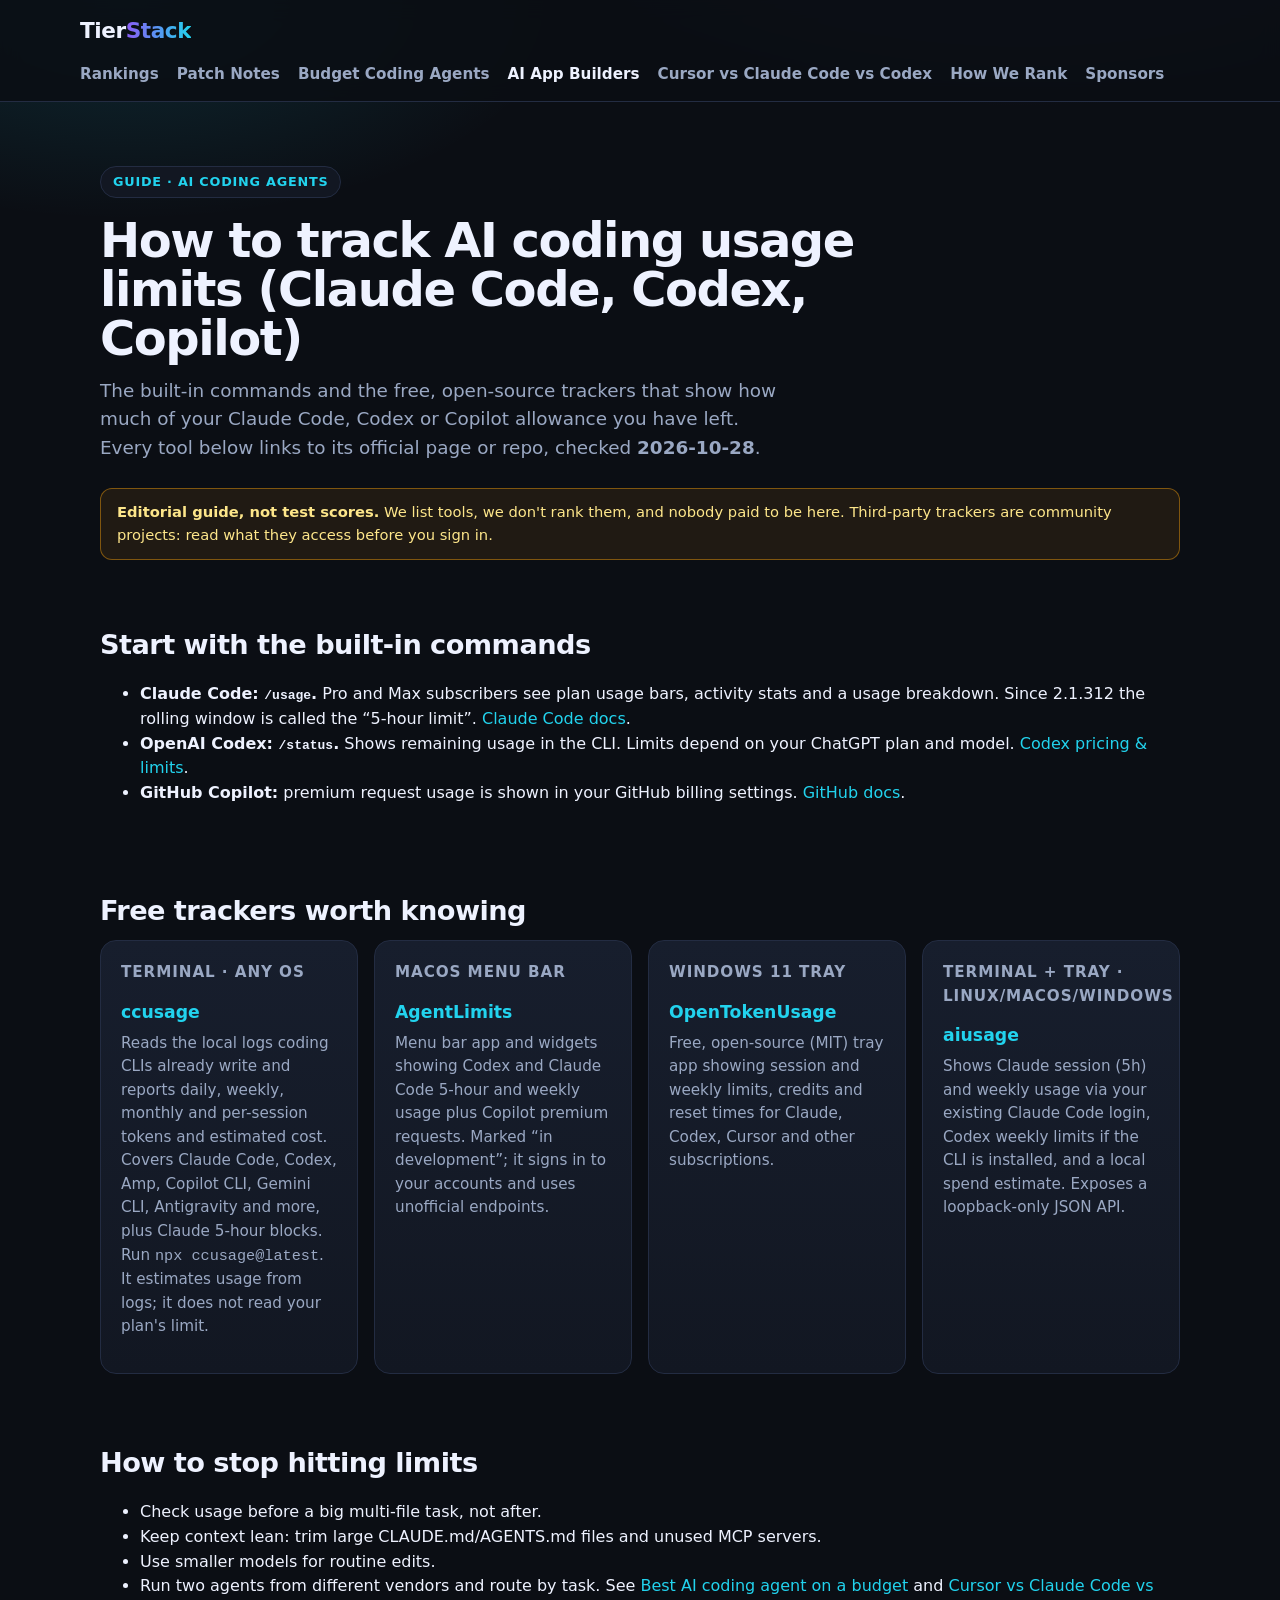
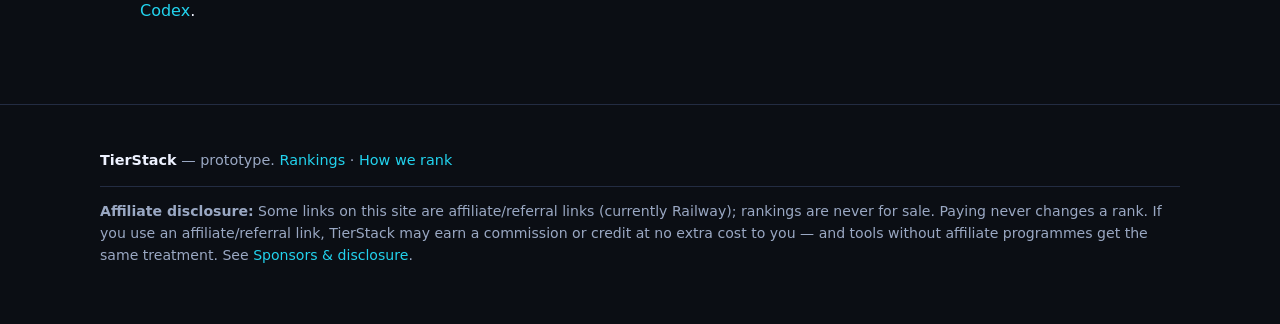
==== ai-coding-usage-limit-trackers.html @ 4349fdca "Publish newsletter Issue #1 web post and AI coding usage-limit trackers guide; homepage Guides secti" ====
<!DOCTYPE html>
<html lang="en">
<head>
<meta charset="UTF-8">
<meta name="viewport" content="width=device-width, initial-scale=1.0">
<title>How to Track AI Coding Usage Limits (Claude Code, Codex, Copilot) — TierStack</title>
<meta name="description" content="Built-in commands and free open-source trackers (ccusage, AgentLimits, OpenTokenUsage, aiusage) for checking Claude Code, Codex and GitHub Copilot usage limits.">
<link rel="canonical" href="https://maxwellchunk2010-droid.github.io/tierstack/ai-coding-usage-limit-trackers.html">
<meta property="og:type" content="article">
<meta property="og:site_name" content="TierStack">
<meta property="og:title" content="How to Track AI Coding Usage Limits (Claude Code, Codex, Copilot) — TierStack">
<meta property="og:description" content="Built-in commands and free open-source trackers (ccusage, AgentLimits, OpenTokenUsage, aiusage) for checking Claude Code, Codex and GitHub Copilot usage limits.">
<meta property="og:url" content="https://maxwellchunk2010-droid.github.io/tierstack/ai-coding-usage-limit-trackers.html">
<link rel="stylesheet" href="styles.css">
</head>
<body>
<header class="site"><div class="wrap nav">
  <a class="logo" href="index.html">Tier<span>Stack</span></a>
  <nav>
    <a href="rankings.html">Rankings</a>
    <a href="releases.html">Patch Notes</a>
    <a href="coding-agents-budget.html">Budget Coding Agents</a>
    <a href="best-ai-app-builder.html" class="active">AI App Builders</a>
    <a href="cursor-vs-claude-code-vs-codex.html">Cursor vs Claude Code vs Codex</a>
    <a href="how-we-rank.html">How We Rank</a>
    <a href="sponsors.html">Sponsors</a>
  </nav>
</div></header>

<main class="wrap">
  <section class="hero" style="padding-bottom:10px">
    <span class="eyebrow">Guide &middot; AI Coding Agents</span>
    <h1 style="font-size:clamp(2rem,4.5vw,3rem)">How to track AI coding usage limits (Claude Code, Codex, Copilot)</h1>
    <p class="lead">The built-in commands and the free, open-source trackers that show how much of your Claude Code, Codex or Copilot allowance you have left. Every tool below links to its official page or repo, checked <strong>2026-10-28</strong>.</p>
    <div class="notice"><strong>Editorial guide, not test scores.</strong> We list tools, we don't rank them, and nobody paid to be here. Third-party trackers are community projects: read what they access before you sign in.</div>
  </section>

  <section>
    <h2>Start with the built-in commands</h2>
    <ul>
      <li><strong>Claude Code: <code>/usage</code>.</strong> Pro and Max subscribers see plan usage bars, activity stats and a usage breakdown. Since 2.1.312 the rolling window is called the &ldquo;5-hour limit&rdquo;. <a href="https://code.claude.com/docs/en/costs" target="_blank" rel="noopener">Claude Code docs</a>.</li>
      <li><strong>OpenAI Codex: <code>/status</code>.</strong> Shows remaining usage in the CLI. Limits depend on your ChatGPT plan and model. <a href="https://learn.chatgpt.com/docs/pricing" target="_blank" rel="noopener">Codex pricing &amp; limits</a>.</li>
      <li><strong>GitHub Copilot:</strong> premium request usage is shown in your GitHub billing settings. <a href="https://docs.github.com/en/copilot/concepts/billing/copilot-requests" target="_blank" rel="noopener">GitHub docs</a>.</li>
    </ul>
  </section>

  <section>
    <h2>Free trackers worth knowing</h2>
    <div class="grid">
      <article class="card"><p class="kicker">Terminal &middot; any OS</p><h3><a href="https://github.com/ccusage/ccusage" target="_blank" rel="noopener">ccusage</a></h3><p>Reads the local logs coding CLIs already write and reports daily, weekly, monthly and per-session tokens and estimated cost. Covers Claude Code, Codex, Amp, Copilot CLI, Gemini CLI, Antigravity and more, plus Claude 5-hour blocks. Run <code>npx ccusage@latest</code>. It estimates usage from logs; it does not read your plan's limit.</p></article>
      <article class="card"><p class="kicker">macOS menu bar</p><h3><a href="https://github.com/Nihondo/AgentLimits" target="_blank" rel="noopener">AgentLimits</a></h3><p>Menu bar app and widgets showing Codex and Claude Code 5-hour and weekly usage plus Copilot premium requests. Marked &ldquo;in development&rdquo;; it signs in to your accounts and uses unofficial endpoints.</p></article>
      <article class="card"><p class="kicker">Windows 11 tray</p><h3><a href="https://opentokenusage.app/" target="_blank" rel="noopener">OpenTokenUsage</a></h3><p>Free, open-source (MIT) tray app showing session and weekly limits, credits and reset times for Claude, Codex, Cursor and other subscriptions.</p></article>
      <article class="card"><p class="kicker">Terminal + tray &middot; Linux/macOS/Windows</p><h3><a href="https://github.com/ahsanhabibakik/aiusage" target="_blank" rel="noopener">aiusage</a></h3><p>Shows Claude session (5h) and weekly usage via your existing Claude Code login, Codex weekly limits if the CLI is installed, and a local spend estimate. Exposes a loopback-only JSON API.</p></article>
    </div>
  </section>

  <section>
    <h2>How to stop hitting limits</h2>
    <ul>
      <li>Check usage before a big multi-file task, not after.</li>
      <li>Keep context lean: trim large CLAUDE.md/AGENTS.md files and unused MCP servers.</li>
      <li>Use smaller models for routine edits.</li>
      <li>Run two agents from different vendors and route by task. See <a href="coding-agents-budget.html">Best AI coding agent on a budget</a> and <a href="cursor-vs-claude-code-vs-codex.html">Cursor vs Claude Code vs Codex</a>.</li>
    </ul>
  </section>

</main>

<footer class="site"><div class="wrap">
  <p><strong style="color:var(--text)">TierStack</strong> — prototype. <a href="rankings.html">Rankings</a> &middot; <a href="how-we-rank.html">How we rank</a></p>
  <p class="disclosure"><strong>Affiliate disclosure:</strong> Some links on this site are affiliate/referral links (currently Railway); rankings are never for sale. Paying never changes a rank. If you use an affiliate/referral link, TierStack may earn a commission or credit at no extra cost to you &mdash; and tools without affiliate programmes get the same treatment. See <a href="sponsors.html">Sponsors &amp; disclosure</a>.</p>
</div></footer>
<script src="data.js"></script>
<script src="app.js"></script>
</body>
</html>
---- styles.css ----
:root{
  --bg:#0b0e14; --panel:#121722; --panel2:#171e2d; --line:#232c42;
  --text:#eef2ff; --muted:#9aa8c3; --accent:#8b5cf6; --accent2:#22d3ee;
  --s:#f59e0b; --a:#a78bfa; --b:#38bdf8; --c:#64748b;
  --radius:16px;
}
*{box-sizing:border-box}
html{scroll-behavior:smooth}
body{margin:0;font-family:Inter,system-ui,-apple-system,"Segoe UI",Roboto,sans-serif;background:radial-gradient(1000px 500px at 80% -10%,rgba(139,92,246,.25),transparent 60%),radial-gradient(800px 400px at 10% 0,rgba(34,211,238,.14),transparent 55%),var(--bg);color:var(--text);line-height:1.55}
a{color:var(--accent2);text-decoration:none}
a:hover{text-decoration:underline}
.wrap{max-width:1120px;margin:0 auto;padding:0 20px}
header.site{position:sticky;top:0;z-index:20;background:rgba(11,14,20,.88);backdrop-filter:blur(10px);border-bottom:1px solid var(--line)}
.nav{display:flex;align-items:center;justify-content:space-between;gap:16px;padding:14px 0;flex-wrap:wrap}
.logo{font-weight:900;letter-spacing:-.02em;font-size:1.35rem;color:var(--text)}
.logo span{background:linear-gradient(90deg,var(--accent),var(--accent2));-webkit-background-clip:text;background-clip:text;color:transparent}
.nav nav{display:flex;gap:18px;flex-wrap:wrap}
.nav nav a{color:var(--muted);font-weight:600;font-size:.95rem}
.nav nav a:hover,.nav nav a.active{color:var(--text);text-decoration:none}
.hero{padding:64px 0 36px;text-align:left}
.eyebrow{display:inline-block;border:1px solid var(--line);background:var(--panel);color:var(--accent2);padding:5px 12px;border-radius:999px;font-size:.8rem;font-weight:700;letter-spacing:.06em;text-transform:uppercase}
.hero h1{font-size:clamp(2.2rem,5.5vw,4rem);line-height:1.02;letter-spacing:-.03em;margin:18px 0 14px;max-width:820px}
.hero h1 em{font-style:normal;background:linear-gradient(90deg,var(--accent),var(--accent2));-webkit-background-clip:text;background-clip:text;color:transparent}
.hero p.lead{color:var(--muted);font-size:1.15rem;max-width:680px;margin:0 0 26px}
.btn{display:inline-block;padding:12px 20px;border-radius:12px;font-weight:800;border:1px solid var(--line)}
.btn.primary{background:linear-gradient(90deg,var(--accent),#6d28d9);color:#fff;border:none}
.btn.ghost{background:var(--panel);color:var(--text)}
.btn:hover{text-decoration:none;filter:brightness(1.08)}
.notice{border:1px solid rgba(245,158,11,.45);background:rgba(245,158,11,.09);color:#fde68a;border-radius:12px;padding:12px 16px;font-size:.92rem;margin:20px 0}
section{padding:34px 0}
h2{font-size:1.7rem;letter-spacing:-.02em;margin:0 0 8px}
.sub{color:var(--muted);margin:0 0 22px;max-width:720px}
.grid{display:grid;grid-template-columns:repeat(auto-fit,minmax(240px,1fr));gap:16px}
.card{background:linear-gradient(180deg,var(--panel2),var(--panel));border:1px solid var(--line);border-radius:var(--radius);padding:20px}
.card h3{margin:0 0 6px;font-size:1.08rem}
.card p{color:var(--muted);margin:0 0 14px;font-size:.95rem}
.card .meta{font-size:.82rem;color:var(--muted)}
.tier-board{display:grid;gap:14px}
.tier-row{display:grid;grid-template-columns:64px 1fr;gap:14px;align-items:start}
.tier-badge{display:flex;align-items:center;justify-content:center;width:56px;height:56px;border-radius:14px;font-size:1.5rem;font-weight:900;color:#0b0e14}
.tier-S{background:var(--s)} .tier-A{background:var(--a)} .tier-B{background:var(--b)} .tier-C{background:var(--c);color:#fff}
.tier-tools{display:grid;grid-template-columns:repeat(auto-fit,minmax(230px,1fr));gap:12px}
.tool{background:var(--panel);border:1px solid var(--line);border-radius:14px;padding:16px}
.tool h4{margin:0 0 4px;font-size:1rem}
.tool h4 a{color:var(--text)}
.tool .best{color:var(--accent2);font-size:.85rem;font-weight:700;margin:0 0 6px}
.tool .verdict{color:var(--muted);font-size:.92rem;margin:0 0 12px}
.tool label{font-size:.82rem;color:var(--muted);display:flex;gap:6px;align-items:center;cursor:pointer}
.pill{display:inline-block;padding:3px 9px;border-radius:999px;border:1px solid var(--line);background:var(--panel2);color:var(--muted);font-size:.78rem;font-weight:700}
.pill.watch{color:#fde68a;border-color:rgba(245,158,11,.4)}
.tabs{display:flex;gap:10px;flex-wrap:wrap;margin:0 0 22px}
.tab{padding:9px 14px;border-radius:999px;border:1px solid var(--line);background:var(--panel);color:var(--muted);font-weight:700;cursor:pointer;font:inherit;font-size:.9rem}
.tab[aria-selected="true"]{background:linear-gradient(90deg,var(--accent),#6d28d9);color:#fff;border-color:transparent}
.feed{display:grid;gap:14px}
.feed-item{background:var(--panel);border:1px solid var(--line);border-radius:14px;padding:18px 20px}
.feed-item h3{margin:6px 0 6px;font-size:1.05rem}
.feed-item p{color:var(--muted);margin:0 0 8px}
.feed-item .take{color:var(--text);font-size:.94rem}
.compare-box{background:var(--panel);border:1px solid var(--line);border-radius:var(--radius);padding:20px;margin-top:22px;overflow-x:auto}
table.compare{width:100%;border-collapse:collapse;min-width:520px}
table.compare th,table.compare td{border-bottom:1px solid var(--line);padding:10px;text-align:left;vertical-align:top}
table.compare th{color:var(--muted);font-size:.85rem;text-transform:uppercase;letter-spacing:.05em}
.newsletter{background:linear-gradient(90deg,rgba(139,92,246,.22),rgba(34,211,238,.14));border:1px solid var(--line);border-radius:var(--radius);padding:26px}
.newsletter form{display:flex;gap:10px;flex-wrap:wrap;margin-top:14px}
.newsletter input{flex:1;min-width:220px;padding:12px 14px;border-radius:12px;border:1px solid var(--line);background:#0b0e14;color:var(--text);font:inherit}
.criteria{display:grid;grid-template-columns:repeat(auto-fit,minmax(260px,1fr));gap:16px}
.weight{font-size:2rem;font-weight:900;color:var(--accent2)}
footer.site{border-top:1px solid var(--line);padding:30px 0 44px;color:var(--muted);font-size:.9rem;margin-top:30px}
.kicker{color:var(--accent2);font-weight:800;letter-spacing:.06em;text-transform:uppercase;font-size:.78rem}
@media(max-width:640px){.tier-row{grid-template-columns:48px 1fr}.tier-badge{width:44px;height:44px;font-size:1.2rem}.hero{padding:42px 0 24px}}

.sponsor-slot{border:2px dashed rgba(139,92,246,.55);background:linear-gradient(180deg,rgba(139,92,246,.10),var(--panel));border-radius:var(--radius);padding:22px;position:relative}
.sponsor-label{display:inline-block;background:var(--accent);color:#fff;font-size:.72rem;font-weight:900;letter-spacing:.07em;text-transform:uppercase;padding:4px 10px;border-radius:999px;margin-bottom:10px}
.disclosure{border-top:1px solid var(--line);padding-top:14px;margin-top:14px;font-size:.88rem}
.table-wrap{overflow-x:auto}
table.kit{width:100%;border-collapse:collapse;min-width:520px}
table.kit th,table.kit td{border-bottom:1px solid var(--line);padding:10px;text-align:left;vertical-align:top}
table.kit th{color:var(--muted);font-size:.85rem;text-transform:uppercase;letter-spacing:.05em}
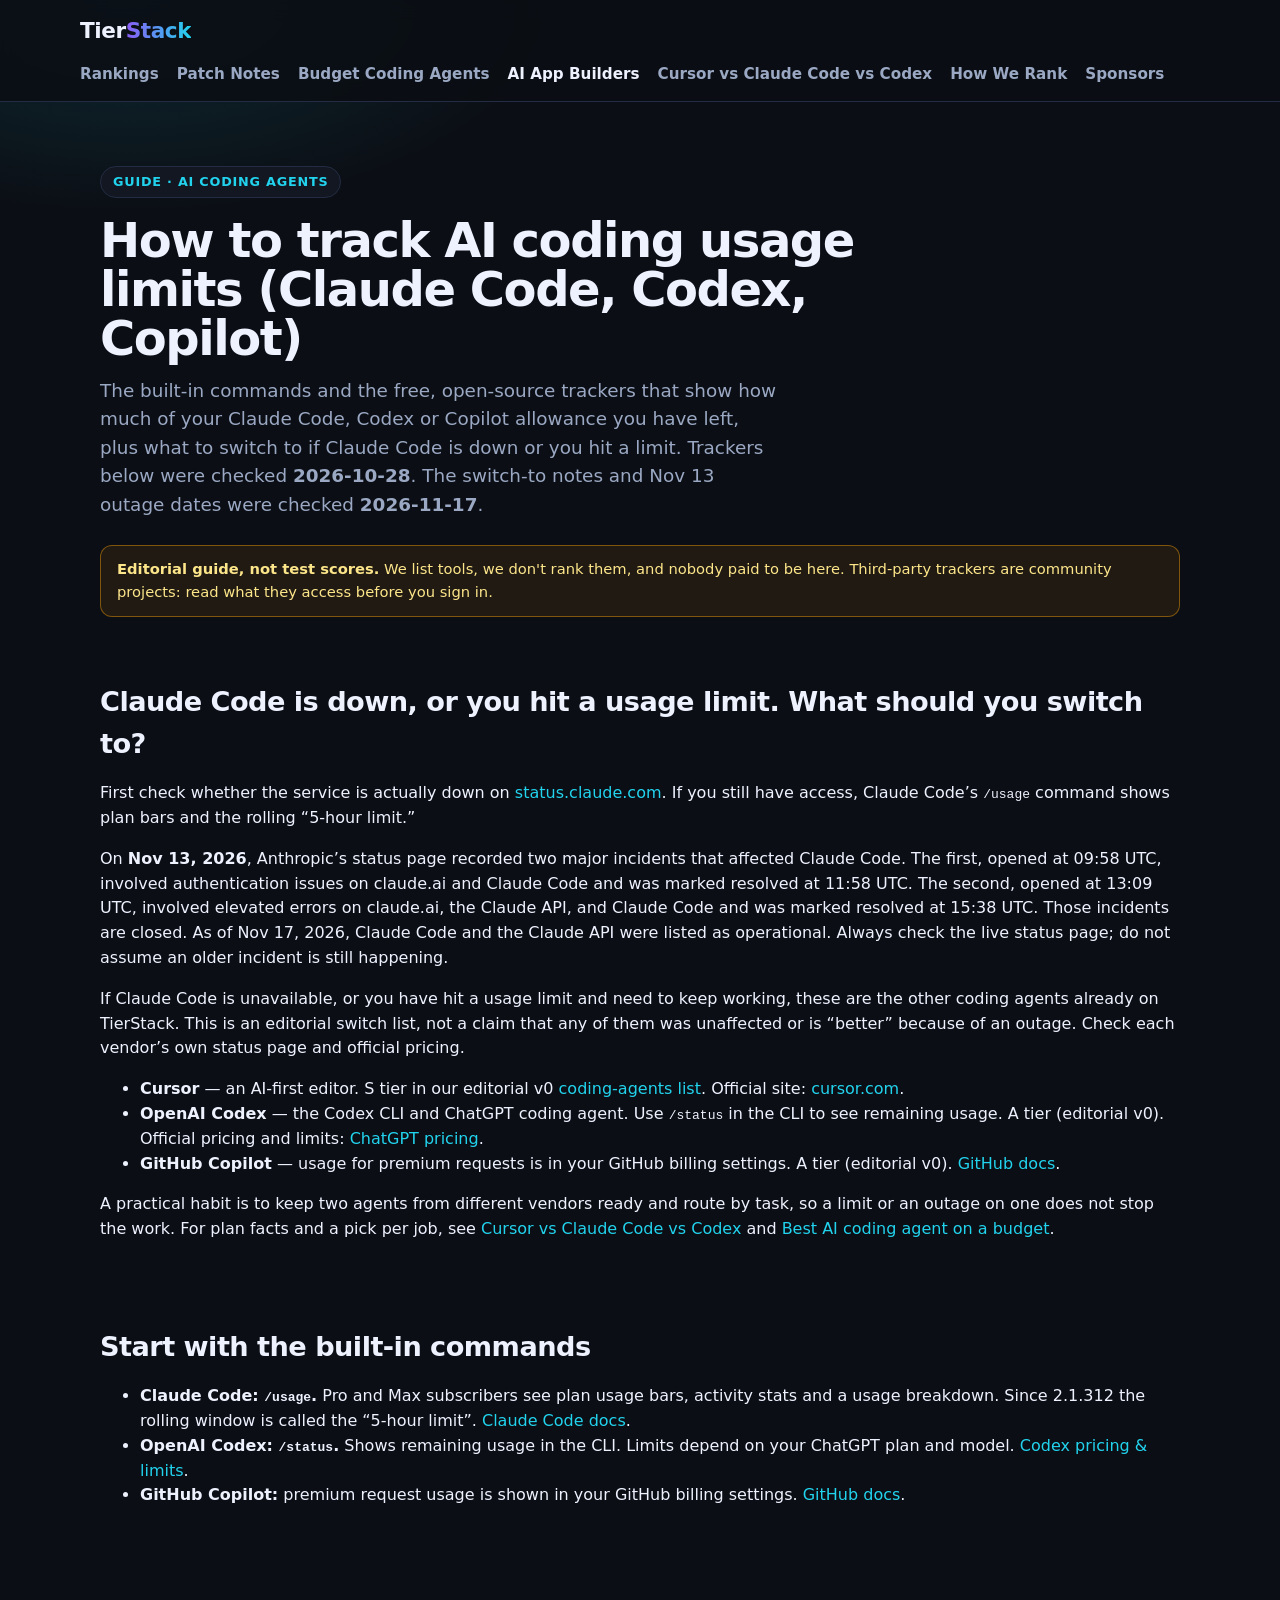
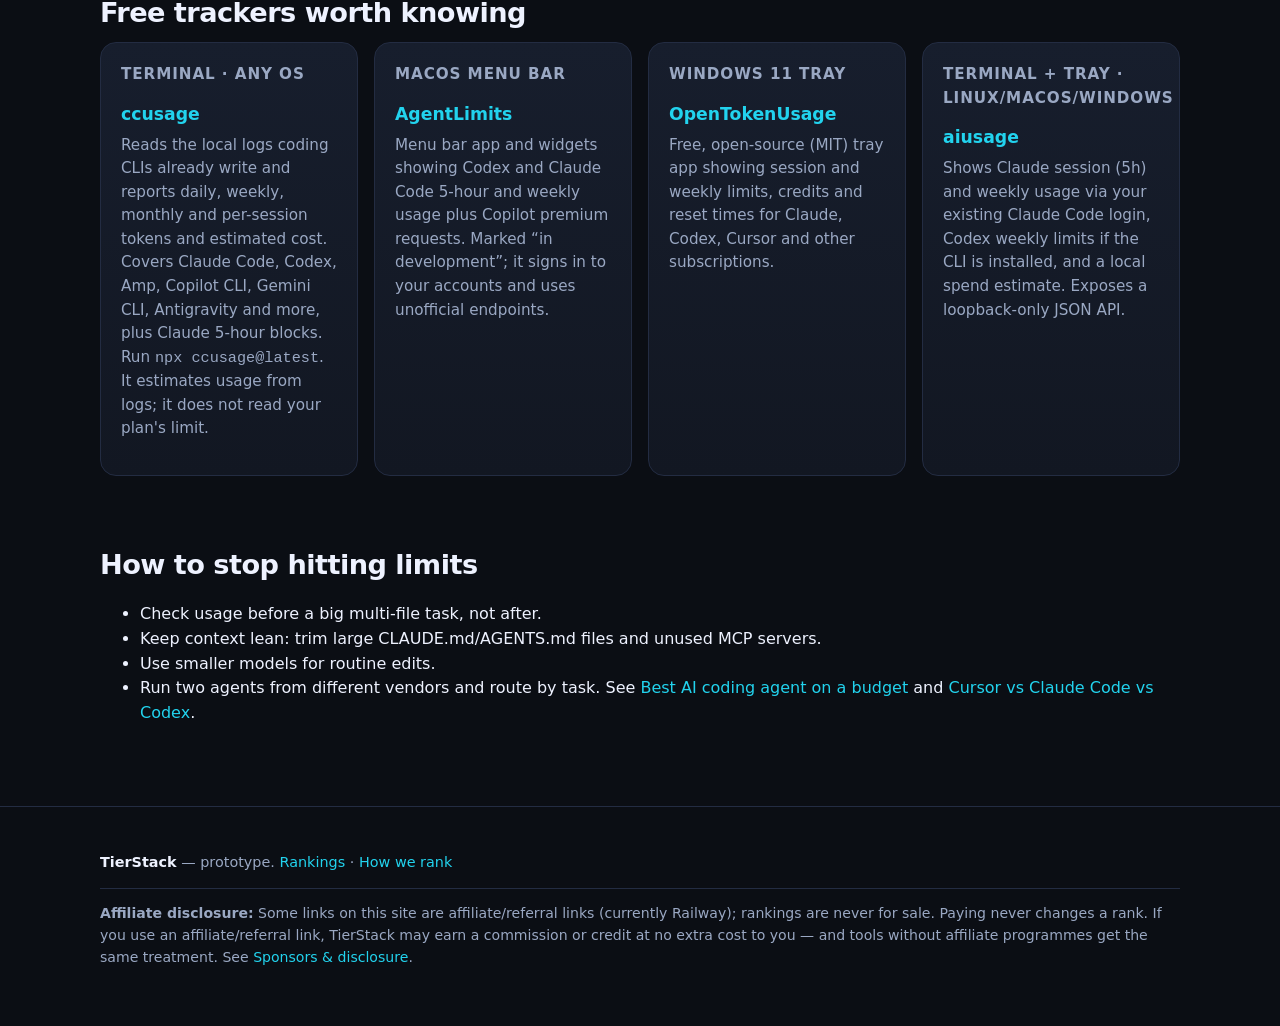
==== commit ac6322b2: "Publish Nov 12–16 Patch Notes, limits switch-to section, and Ship safely checklist Add eight verifie" ====
--- a/ai-coding-usage-limit-trackers.html
+++ b/ai-coding-usage-limit-trackers.html
@@ -3,13 +3,13 @@
 <head>
 <meta charset="UTF-8">
 <meta name="viewport" content="width=device-width, initial-scale=1.0">
-<title>How to Track AI Coding Usage Limits (Claude Code, Codex, Copilot) — TierStack</title>
-<meta name="description" content="Built-in commands and free open-source trackers (ccusage, AgentLimits, OpenTokenUsage, aiusage) for checking Claude Code, Codex and GitHub Copilot usage limits.">
+<title>How to Track AI Coding Usage Limits, and What to Switch to When Claude Code Is Down — TierStack</title>
+<meta name="description" content="Built-in commands and free open-source trackers for Claude Code, Codex and Copilot usage limits, plus what to switch to if Claude Code is down or you hit a limit.">
 <link rel="canonical" href="https://maxwellchunk2010-droid.github.io/tierstack/ai-coding-usage-limit-trackers.html">
 <meta property="og:type" content="article">
 <meta property="og:site_name" content="TierStack">
-<meta property="og:title" content="How to Track AI Coding Usage Limits (Claude Code, Codex, Copilot) — TierStack">
-<meta property="og:description" content="Built-in commands and free open-source trackers (ccusage, AgentLimits, OpenTokenUsage, aiusage) for checking Claude Code, Codex and GitHub Copilot usage limits.">
+<meta property="og:title" content="How to Track AI Coding Usage Limits, and What to Switch to When Claude Code Is Down — TierStack">
+<meta property="og:description" content="Built-in commands and free open-source trackers for Claude Code, Codex and Copilot usage limits, plus what to switch to if Claude Code is down or you hit a limit.">
 <meta property="og:url" content="https://maxwellchunk2010-droid.github.io/tierstack/ai-coding-usage-limit-trackers.html">
 <link rel="stylesheet" href="styles.css">
 </head>
@@ -31,8 +31,21 @@
   <section class="hero" style="padding-bottom:10px">
     <span class="eyebrow">Guide &middot; AI Coding Agents</span>
     <h1 style="font-size:clamp(2rem,4.5vw,3rem)">How to track AI coding usage limits (Claude Code, Codex, Copilot)</h1>
-    <p class="lead">The built-in commands and the free, open-source trackers that show how much of your Claude Code, Codex or Copilot allowance you have left. Every tool below links to its official page or repo, checked <strong>2026-10-28</strong>.</p>
+    <p class="lead">The built-in commands and the free, open-source trackers that show how much of your Claude Code, Codex or Copilot allowance you have left, plus what to switch to if Claude Code is down or you hit a limit. Trackers below were checked <strong>2026-10-28</strong>. The switch-to notes and Nov 13 outage dates were checked <strong>2026-11-17</strong>.</p>
     <div class="notice"><strong>Editorial guide, not test scores.</strong> We list tools, we don't rank them, and nobody paid to be here. Third-party trackers are community projects: read what they access before you sign in.</div>
+  </section>
+
+  <section>
+    <h2 id="switch-to">Claude Code is down, or you hit a usage limit. What should you switch to?</h2>
+    <p>First check whether the service is actually down on <a href="https://status.claude.com" target="_blank" rel="noopener">status.claude.com</a>. If you still have access, Claude Code&rsquo;s <code>/usage</code> command shows plan bars and the rolling &ldquo;5-hour limit.&rdquo;</p>
+    <p>On <strong>Nov 13, 2026</strong>, Anthropic&rsquo;s status page recorded two major incidents that affected Claude Code. The first, opened at 09:58 UTC, involved authentication issues on claude.ai and Claude Code and was marked resolved at 11:58 UTC. The second, opened at 13:09 UTC, involved elevated errors on claude.ai, the Claude API, and Claude Code and was marked resolved at 15:38 UTC. Those incidents are closed. As of Nov 17, 2026, Claude Code and the Claude API were listed as operational. Always check the live status page; do not assume an older incident is still happening.</p>
+    <p>If Claude Code is unavailable, or you have hit a usage limit and need to keep working, these are the other coding agents already on TierStack. This is an editorial switch list, not a claim that any of them was unaffected or is &ldquo;better&rdquo; because of an outage. Check each vendor&rsquo;s own status page and official pricing.</p>
+    <ul>
+      <li><strong>Cursor</strong> &mdash; an AI-first editor. S tier in our editorial v0 <a href="rankings.html?cat=coding-agents">coding-agents list</a>. Official site: <a href="https://cursor.com" target="_blank" rel="noopener">cursor.com</a>.</li>
+      <li><strong>OpenAI Codex</strong> &mdash; the Codex CLI and ChatGPT coding agent. Use <code>/status</code> in the CLI to see remaining usage. A tier (editorial v0). Official pricing and limits: <a href="https://learn.chatgpt.com/docs/pricing" target="_blank" rel="noopener">ChatGPT pricing</a>.</li>
+      <li><strong>GitHub Copilot</strong> &mdash; usage for premium requests is in your GitHub billing settings. A tier (editorial v0). <a href="https://docs.github.com/en/copilot/concepts/billing/copilot-requests" target="_blank" rel="noopener">GitHub docs</a>.</li>
+    </ul>
+    <p>A practical habit is to keep two agents from different vendors ready and route by task, so a limit or an outage on one does not stop the work. For plan facts and a pick per job, see <a href="cursor-vs-claude-code-vs-codex.html">Cursor vs Claude Code vs Codex</a> and <a href="coding-agents-budget.html">Best AI coding agent on a budget</a>.</p>
   </section>
 
   <section>
